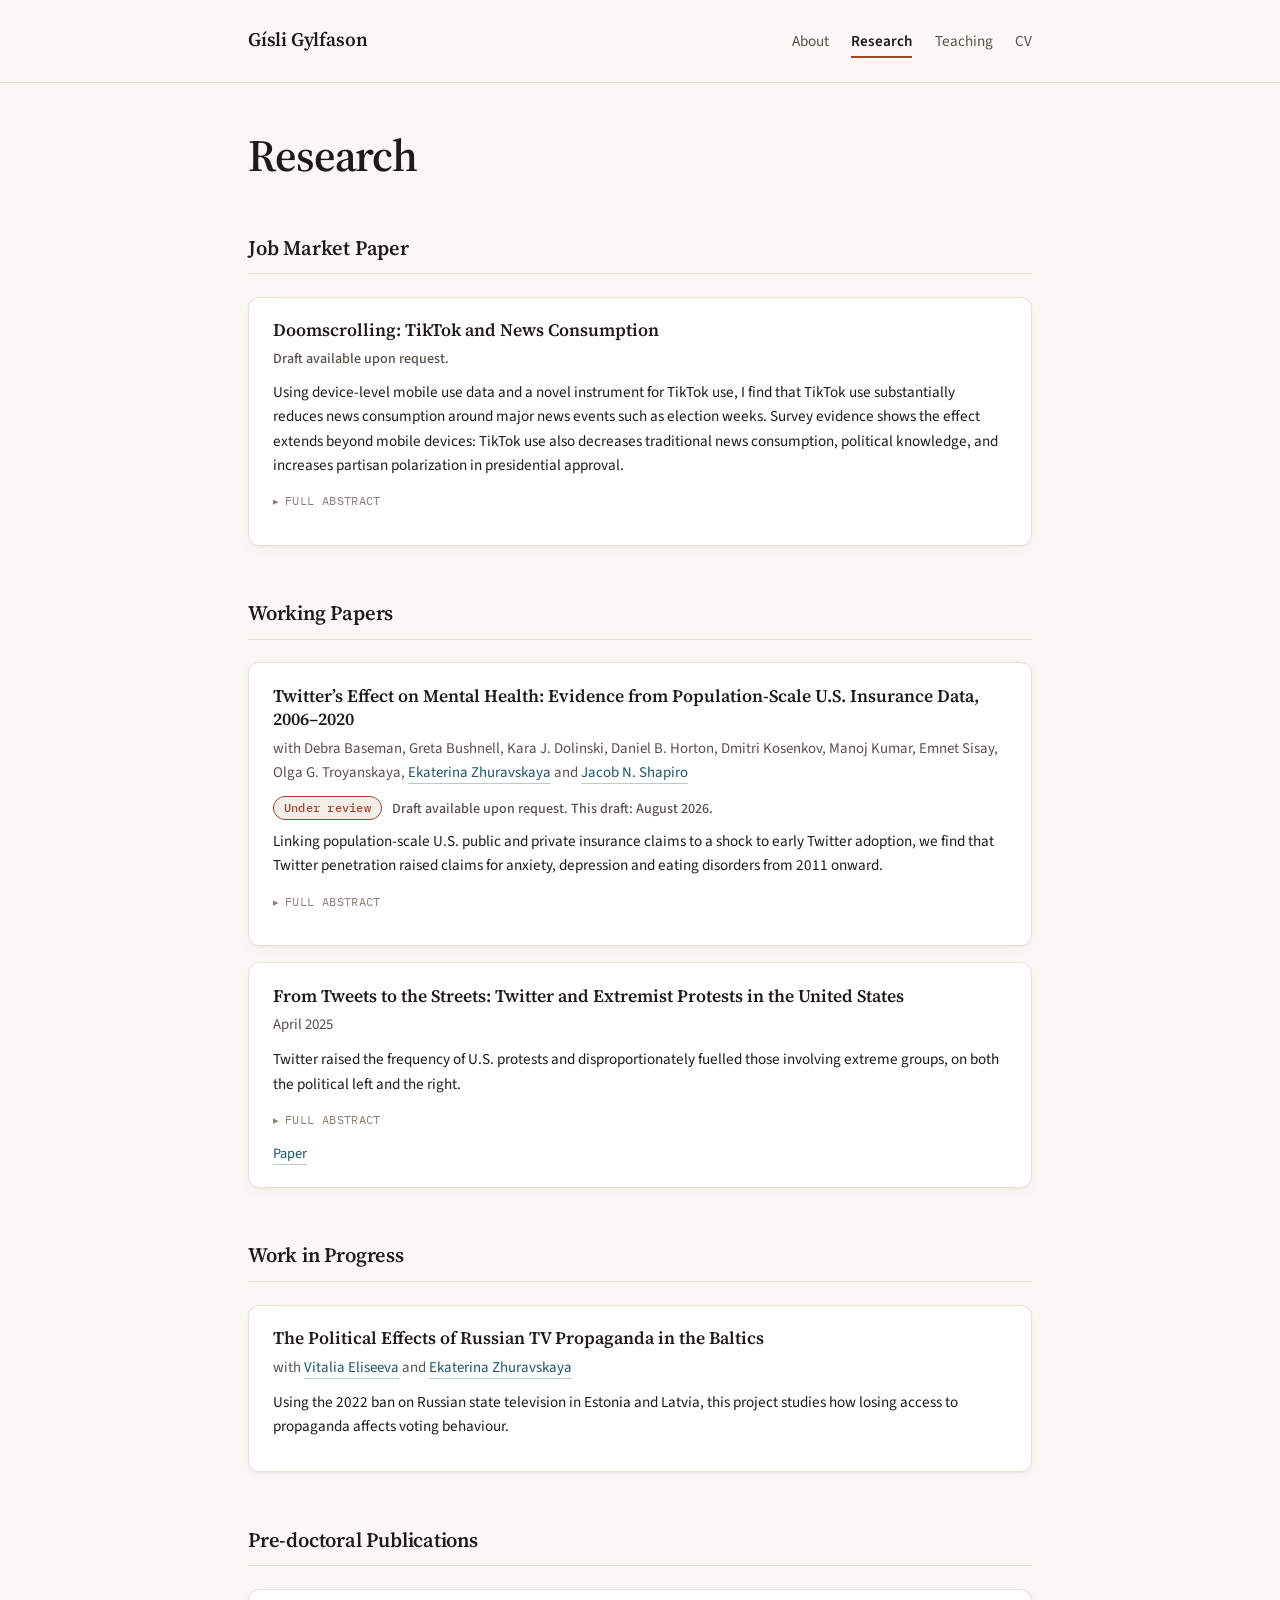
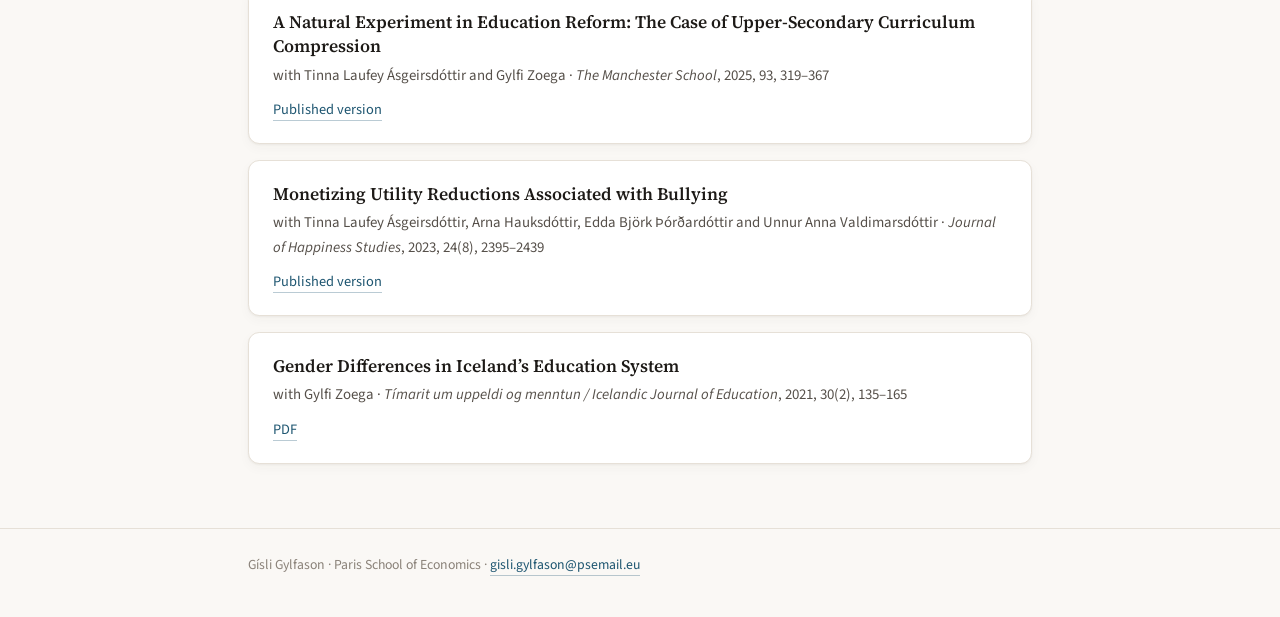
==== research.html @ 96ec624a "Update the JMP abstract Co-Authored-By: Claude Opus 5 <noreply@anthropic.com>" ====
<!DOCTYPE html>
<html lang="en">
<head>
<meta charset="utf-8">
<meta name="viewport" content="width=device-width, initial-scale=1">
<title>Research — Gísli Gylfason</title>
<meta name="description" content="Working papers and publications by Gísli Gylfason on political economics and media economics.">
<link rel="canonical" href="https://gisligylfason.github.io/research.html">

<!-- Social sharing preview -->
<meta property="og:title" content="Research — Gísli Gylfason">
<meta property="og:description" content="Working papers and publications on political economics and media economics.">
<meta property="og:type" content="website">
<meta property="og:url" content="https://gisligylfason.github.io/research.html">
<meta name="twitter:card" content="summary">
<link rel="preconnect" href="https://fonts.googleapis.com">
<link rel="preconnect" href="https://fonts.gstatic.com" crossorigin>
<link href="https://fonts.googleapis.com/css2?family=IBM+Plex+Mono:wght@400;500&family=Source+Sans+3:ital,wght@0,400;0,600;0,700;1,400&family=Source+Serif+4:ital,opsz,wght@0,8..60,400;0,8..60,600;1,8..60,400&display=swap" rel="stylesheet">
<link rel="stylesheet" href="style.css">
</head>
<body>

<header class="masthead">
  <div class="wrap">
    <p class="masthead__name"><a href="index.html">Gísli Gylfason</a></p>
    <nav class="nav">
      <a href="index.html">About</a>
      <a href="research.html" aria-current="page">Research</a>
      <a href="teaching.html">Teaching</a>
      <a href="cv.pdf">CV</a>
    </nav>
  </div>
</header>

<main>
  <div class="wrap">

    <h1>Research</h1>

    <!-- =========================================================
         HOW TO ADD A PAPER
         Copy one <article class="paper"> … </article> block below,
         paste it where you want it, and edit the text.
           badge          the pill, e.g. <span class="badge">Under review</span>
           paper__note    the quieter line, e.g. "Draft available upon request."
           paper__summary the short summary that is always visible
           details        the full abstract, hidden until clicked
         Delete any block you don't need.
         ========================================================= -->

    <h2>Job Market Paper</h2>

    <article class="paper">
      <h3 class="paper__title">Doomscrolling: TikTok and News Consumption</h3>
      <p class="paper__note">Draft available upon request.</p>
      <p class="paper__summary">Using device-level mobile use data and a novel instrument for TikTok use,
      I find that TikTok use substantially reduces news consumption around
      major news events such as election weeks. Survey evidence shows the effect extends beyond
      mobile devices: TikTok use also decreases traditional news consumption,
      political knowledge, and increases partisan polarization in presidential approval.</p>
      <details>
        <summary>Full abstract</summary>
        <p>How does TikTok use affect news consumption? Leveraging detailed device-level mobile
        browsing and app use data and a shock to early adoption of TikTok as a novel, plausibly
        exogenous source of variation, I estimate the causal effect of TikTok use on news
        consumption, political knowledge and attitudes in the United States. I find that increased
        TikTok use substantially reduces news consumption related to major news events such as
        elections, national disasters and major political developments. TikTok use causes decreases
        in news consumption along both the extensive and intensive margins. It also reduces the
        length of individuals&rsquo; news consumption sessions, suggesting that reduced attention
        spans contribute to the effect. Survey evidence shows that the effect is not limited to
        mobile devices and has downstream consequences. Individuals in high-TikTok-use media markets
        have lower traditional news consumption and political knowledge, and higher partisan
        polarization in presidential approval after, but not before, TikTok&rsquo;s proliferation.</p>
      </details>
    </article>

    <h2>Working Papers</h2>

    <article class="paper">
      <h3 class="paper__title">Twitter&rsquo;s Effect on Mental Health: Evidence from
        Population-Scale U.S. Insurance Data, 2006&ndash;2020</h3>
      <p class="paper__meta">with Debra Baseman, Greta Bushnell, Kara J. Dolinski, Daniel B. Horton,
        Dmitri Kosenkov, Manoj Kumar, Emnet Sisay, Olga G. Troyanskaya,
        <a href="https://www.parisschoolofeconomics.com/zhuravskaya-ekaterina/">Ekaterina Zhuravskaya</a> and
        <a href="https://jns.scholar.princeton.edu/">Jacob N. Shapiro</a></p>
      <p class="paper__note"><span class="badge">Under review</span> Draft available upon request.
        This draft: August 2026.</p>
      <p class="paper__summary">Linking population-scale U.S. public and private insurance claims to
      a shock to early Twitter adoption, we find that Twitter penetration raised claims for anxiety,
      depression and eating disorders from 2011 onward.</p>
      <details>
        <summary>Full abstract</summary>
        <p>Social media may harm mental health, but population-scale causal evidence remains
        limited. Existing studies mostly rely on self-reported outcomes, small samples, and short
        time horizons. We link population-scale health insurance claims across the social media era
        (2006&ndash;2020) to geographic variation in Twitter use. Mental-health claims increase 28%
        more over this period in metropolitan areas with above-median Twitter use. To isolate
        causality we leverage an exogenous shock to Twitter adoption at the 2007 South-by-Southwest
        festival. We estimate that a one-percentage-point increase in metropolitan-area adult
        Twitter use, relative to that year&rsquo;s national average, led to 3.5 additional annual
        claims per 100 insured for anxiety, depression, and eating disorders. The increase is
        consistent from 2011&ndash;2020, larger for women and, among the privately insured,
        adolescents. These results suggest social media may harm mental health directly, through
        content, and indirectly, by changing social interactions.</p>
      </details>
    </article>

    <article class="paper">
      <h3 class="paper__title">From Tweets to the Streets: Twitter and Extremist Protests in the
        United States</h3>
      <p class="paper__meta">April 2025</p>
      <p class="paper__summary">Twitter raised the frequency of U.S. protests and disproportionately
      fuelled those involving extreme groups, on both the political left and the right.</p>
      <details>
        <summary>Full abstract</summary>
        <p>How does social media affect the composition of political protests in the United States?
        Using early adoption of Twitter as a plausibly exogenous source of variation in county-level
        Twitter penetration, and comprehensive data on protest events, this paper finds that Twitter
        penetration increases the frequency of protests overall, but also radicalizes them. Twitter
        disproportionately fuels protests with participation of &ldquo;extreme&rdquo; groups &mdash;
        groups that are particularly militant, radical, or hateful &mdash; both on the political
        left and right. Survey data suggest that coordination is not the only mechanism:
        county-level Twitter penetration also intensifies opinions, plausibly increasing
        individuals&rsquo; willingness to partake in protests involving extreme groups.</p>
      </details>
      <ul class="paper__links">
        <li><a href="https://drive.google.com/file/d/1G2yME1Qu7Ki3w1UHoSIUn9RKxem4zUmI/view?usp=sharing">Paper</a></li>
      </ul>
    </article>

    <h2>Work in Progress</h2>

    <article class="paper">
      <h3 class="paper__title">The Political Effects of Russian TV Propaganda in the Baltics</h3>
      <p class="paper__meta">with <a href="https://vitaliaeliseeva.github.io/">Vitalia Eliseeva</a> and
        <a href="https://www.parisschoolofeconomics.com/zhuravskaya-ekaterina/">Ekaterina Zhuravskaya</a></p>
      <p class="paper__summary">Using the 2022 ban on Russian state television in Estonia and Latvia,
      this project studies how losing access to propaganda affects voting behaviour.</p>
    </article>

    <h2>Pre-doctoral Publications</h2>

    <article class="paper">
      <h3 class="paper__title">
        <a href="https://onlinelibrary.wiley.com/doi/full/10.1111/manc.12504">A Natural Experiment
        in Education Reform: The Case of Upper-Secondary Curriculum Compression</a>
      </h3>
      <p class="paper__meta">
        with Tinna Laufey Ásgeirsdóttir and Gylfi Zoega &middot;
        <span class="paper__venue">The Manchester School</span>, 2025, 93, 319&ndash;367
      </p>
      <ul class="paper__links">
        <li><a href="https://onlinelibrary.wiley.com/doi/full/10.1111/manc.12504">Published version</a></li>
      </ul>
    </article>

    <article class="paper">
      <h3 class="paper__title">
        <a href="https://link.springer.com/article/10.1007/s10902-023-00666-y">Monetizing Utility
        Reductions Associated with Bullying</a>
      </h3>
      <p class="paper__meta">
        with Tinna Laufey Ásgeirsdóttir, Arna Hauksdóttir, Edda Björk Þórðardóttir and
        Unnur Anna Valdimarsdóttir &middot;
        <span class="paper__venue">Journal of Happiness Studies</span>, 2023, 24(8), 2395&ndash;2439
      </p>
      <ul class="paper__links">
        <li><a href="https://link.springer.com/article/10.1007/s10902-023-00666-y">Published version</a></li>
      </ul>
    </article>

    <article class="paper">
      <h3 class="paper__title">
        <a href="https://eprints.bbk.ac.uk/id/eprint/50126/1/3459-5953-1-PB%20%282%29.pdf">Gender
        Differences in Iceland&rsquo;s Education System</a>
      </h3>
      <p class="paper__meta">
        with Gylfi Zoega &middot;
        <span class="paper__venue">Tímarit um uppeldi og menntun / Icelandic Journal of Education</span>,
        2021, 30(2), 135&ndash;165
      </p>
      <ul class="paper__links">
        <li><a href="https://eprints.bbk.ac.uk/id/eprint/50126/1/3459-5953-1-PB%20%282%29.pdf">PDF</a></li>
      </ul>
    </article>

  </div>
</main>

<footer class="foot">
  <div class="wrap">
    <p>Gísli Gylfason &middot; Paris School of Economics &middot; <a href="mailto:gisli.gylfason@psemail.eu">gisli.gylfason@psemail.eu</a></p>
  </div>
</footer>

<!-- Analytics: GoatCounter. No cookies, so no consent banner is needed.
     The data-goatcounter URL must match the site code registered at
     goatcounter.com — if that code changes, change it in all three HTML
     files. Page views are counted by count.js; the custom events
     (CV downloads, abstracts, scroll depth, reference hovers) are in
     analytics.js. Delete both tags to turn tracking off entirely. -->
<script data-goatcounter="https://gisligylfason.goatcounter.com/count"
        async src="https://gc.zgo.at/count.js"></script>
<script src="analytics.js" defer></script>
</body>
</html>
---- style.css ----
/* ============================================================
   gisligylfason.github.io — stylesheet
   Everything visual lives in this one file.

   The palette is warm rather than neutral grey, and papers sit
   on white cards over a faintly warm page. Small labels are set
   in a mono face. Change the variables below, not the rules.
   ============================================================ */

:root {
  --ink:        #1d1a17;   /* warm near-black, body text */
  --ink-soft:   #56504a;   /* secondary text */
  --ink-faint:  #8a8279;   /* labels, captions */
  --rule:       #e6e0d7;   /* borders */
  --rule-soft:  #f0ebe4;   /* faint dividers */
  --bg:         #faf8f5;   /* the page itself, faintly warm */
  --surface:    #ffffff;   /* cards sit on top of --bg */
  --bg-tint:    #f3efe8;   /* job market block, badges */
  --link:       #1d5570;
  --link-hover: #123a4e;
  --accent:     #a6432f;

  --serif: "Source Serif 4", Charter, "Bitstream Charter", "Sitka Text", Cambria, Georgia, serif;
  --sans:  "Source Sans 3", -apple-system, BlinkMacSystemFont, "Segoe UI", Roboto, Helvetica, Arial, sans-serif;
  --mono:  "IBM Plex Mono", ui-monospace, SFMono-Regular, "SF Mono", Menlo, Consolas, monospace;

  --measure: 52rem;   /* page width. 56rem is as wide as Elliot Motte's */
  --radius:  .7rem;   /* corner rounding on cards */
}

/* ---------- reset-ish ---------- */
*, *::before, *::after { box-sizing: border-box; }

html { -webkit-text-size-adjust: 100%; }

body {
  margin: 0;
  background: var(--bg);
  color: var(--ink);
  font-family: var(--sans);
  font-size: 17px;
  line-height: 1.65;
  -webkit-font-smoothing: antialiased;
  text-rendering: optimizeLegibility;
}

img { max-width: 100%; display: block; }

a {
  color: var(--link);
  text-decoration: none;
  border-bottom: 1px solid rgba(29, 85, 112, 0.3);
  transition: color .12s ease, border-color .12s ease;
}
a:hover { color: var(--link-hover); border-bottom-color: currentColor; }

/* ---------- layout ---------- */
.wrap {
  max-width: var(--measure);
  margin: 0 auto;
  padding: 0 1.5rem;
}

/* ---------- masthead ---------- */
.masthead {
  border-bottom: 1px solid var(--rule);
  background: var(--bg);
}
.masthead .wrap {
  display: flex;
  flex-wrap: wrap;
  align-items: baseline;
  justify-content: space-between;
  gap: .5rem 1.5rem;
  padding-top: 1.5rem;
  padding-bottom: 1.5rem;
}
.masthead__name {
  font-family: var(--serif);
  font-size: 1.2rem;
  font-weight: 600;
  letter-spacing: -0.01em;
  margin: 0;
}
.masthead__name a { color: var(--ink); border-bottom: none; }
.masthead__name a:hover { color: var(--accent); }

.nav {
  display: flex;
  flex-wrap: wrap;
  gap: 1.4rem;
  font-size: .95rem;
}
.nav a {
  color: var(--ink-soft);
  border-bottom: none;
  padding-bottom: 2px;
}
.nav a:hover { color: var(--accent); }
.nav a[aria-current="page"] {
  color: var(--ink);
  font-weight: 600;
  border-bottom: 2px solid var(--accent);
}

/* ---------- main ---------- */
main { padding: 3rem 0 4rem; }

h1 {
  font-family: var(--serif);
  font-size: 2.8rem;
  font-weight: 600;
  line-height: 1.1;
  letter-spacing: -0.025em;
  margin: 0 0 .4rem;
}

h2 {
  font-family: var(--serif);
  font-size: 1.28rem;
  font-weight: 600;
  letter-spacing: -0.01em;
  margin: 3.2rem 0 1.4rem;
  padding-bottom: .5rem;
  border-bottom: 1px solid var(--rule);
}
h2:first-child { margin-top: 0; }

p { margin: 0 0 1.1rem; }

/* ---------- intro block (home) ---------- */
.intro {
  display: grid;
  grid-template-columns: 200px 1fr;
  gap: 2.4rem;
  align-items: start;
  margin-bottom: 2.6rem;
}
.intro__photo {
  width: 200px;
  height: 250px;
  object-fit: cover;
  border-radius: var(--radius);
  background: var(--bg-tint);
}
.intro__role {
  color: var(--ink-soft);
  font-size: 1.02rem;
  margin: 0 0 1.1rem;
}

/* contact / link row under the name */
.meta-list {
  list-style: none;
  margin: 0;
  padding: 0;
  font-size: .93rem;
  color: var(--ink-soft);
}
.meta-list li { margin-bottom: .2rem; }
.meta-list .label {
  display: inline-block;
  min-width: 5.2rem;
  font-family: var(--mono);
  font-size: .78rem;
  letter-spacing: .02em;
  text-transform: uppercase;
  color: var(--ink-faint);
}

.linkrow {
  display: flex;
  flex-wrap: wrap;
  gap: .5rem;
  margin: 1.4rem 0 0;
  padding: 0;
  list-style: none;
}
.linkrow a {
  display: inline-block;
  padding: .3rem .8rem;
  border: 1px solid var(--rule);
  border-radius: 999px;
  background: var(--surface);
  font-size: .9rem;
  color: var(--ink-soft);
}
.linkrow a:hover {
  color: var(--accent);
  border-color: var(--accent);
}

/* references line on the homepage */
.refs { font-size: .95rem; }
.refs__label {
  font-family: var(--mono);
  font-size: .74rem;
  letter-spacing: .06em;
  text-transform: uppercase;
  color: var(--ink-faint);
  margin-right: .55rem;
}

/* ---------- job market paper block ---------- */
.jmp {
  border: 1px solid var(--rule);
  border-left: 3px solid var(--accent);
  border-radius: var(--radius);
  background: var(--bg-tint);
  padding: 1.5rem 1.6rem 1.3rem;
  margin: 2rem 0 1rem;
}
.jmp__label {
  font-family: var(--mono);
  font-size: .74rem;
  font-weight: 500;
  letter-spacing: .1em;
  text-transform: uppercase;
  color: var(--accent);
  margin: 0 0 .55rem;
}
/* the paper inside the block is not itself a card */
.jmp .paper {
  margin: 0;
  padding: 0;
  border: none;
  background: none;
  box-shadow: none;
  border-radius: 0;
}

/* ---------- papers (cards) ---------- */
.paper {
  background: var(--surface);
  border: 1px solid var(--rule);
  border-radius: var(--radius);
  padding: 1.35rem 1.5rem;
  margin: 0 0 1rem;
  box-shadow: 0 1px 2px rgba(60, 45, 30, .05), 0 4px 12px rgba(60, 45, 30, .035);
}
.paper:last-child { margin-bottom: 0; }

.paper__title {
  font-family: var(--serif);
  font-size: 1.1rem;
  font-weight: 600;
  line-height: 1.35;
  margin: 0 0 .3rem;
}
.paper__title a { color: var(--ink); border-bottom: none; }
.paper__title a:hover { color: var(--accent); }

.paper__meta {
  font-size: .93rem;
  color: var(--ink-soft);
  margin: 0 0 .6rem;
}
.paper__venue { font-style: italic; }

/* status pill, e.g. "Under review" */
.badge {
  display: inline-block;
  padding: .1rem .62rem;
  font-family: var(--mono);
  font-size: .74rem;
  font-weight: 500;
  letter-spacing: .02em;
  border-radius: 999px;
  color: var(--accent);
  border: 1.5px solid var(--accent);
  background: var(--bg-tint);
  margin-right: .45rem;
}

/* availability line, e.g. "Draft available upon request." */
.paper__note {
  font-size: .88rem;
  font-weight: 500;
  color: var(--ink-soft);
  margin: 0 0 .55rem;
}

/* short summary, shown above the abstract disclosure */
.paper__summary {
  font-size: .95rem;
  line-height: 1.6;
  margin: 0 0 .7rem;
}

/* abstract disclosure */
.paper details {
  margin: 0 0 .6rem;
  font-size: .95rem;
}
.paper summary {
  cursor: pointer;
  color: var(--ink-faint);
  font-family: var(--mono);
  font-size: .76rem;
  letter-spacing: .03em;
  text-transform: uppercase;
  list-style: none;
  display: inline-flex;
  align-items: center;
  gap: .35rem;
  user-select: none;
}
.paper summary::-webkit-details-marker { display: none; }
.paper summary::before {
  content: "▸";
  font-size: .9em;
  transition: transform .15s ease;
  display: inline-block;
}
.paper details[open] summary::before { transform: rotate(90deg); }
.paper summary:hover { color: var(--accent); }
.paper details p {
  margin: .7rem 0 0;
  padding-left: .9rem;
  border-left: 2px solid var(--rule);
  color: var(--ink-soft);
  line-height: 1.6;
}

.paper__links {
  display: flex;
  flex-wrap: wrap;
  gap: .45rem .9rem;
  margin: .5rem 0 0;
  padding: 0;
  list-style: none;
  font-size: .9rem;
}

/* ---------- teaching ---------- */
.course-group {
  background: var(--surface);
  border: 1px solid var(--rule);
  border-radius: var(--radius);
  padding: 1.35rem 1.5rem;
  margin-bottom: 1rem;
  box-shadow: 0 1px 2px rgba(60, 45, 30, .05), 0 4px 12px rgba(60, 45, 30, .035);
}
.course-group__where {
  font-weight: 600;
  font-size: 1rem;
  margin: 0 0 .15rem;
}
.course-group__role {
  font-family: var(--mono);
  font-size: .76rem;
  letter-spacing: .02em;
  text-transform: uppercase;
  color: var(--ink-faint);
  margin: 0 0 .9rem;
}
.courses { list-style: none; margin: 0; padding: 0; }
.courses li {
  padding: .55rem 0;
  border-bottom: 1px solid var(--rule-soft);
}
.courses li:last-child { border-bottom: none; padding-bottom: 0; }
.courses .course-name { display: block; }
.courses .course-detail {
  font-size: .89rem;
  color: var(--ink-faint);
}

/* ---------- footer ---------- */
.foot {
  border-top: 1px solid var(--rule);
  padding: 1.6rem 0 2.5rem;
  font-size: .86rem;
  color: var(--ink-faint);
}
.foot p { margin: 0; }

/* ---------- responsive ---------- */
@media (max-width: 620px) {
  body { font-size: 16px; }
  .intro {
    grid-template-columns: 1fr;
    gap: 1.4rem;
  }
  .intro__photo { width: 168px; height: 210px; }
  h1 { font-size: 2.2rem; }
  .masthead .wrap { padding-top: 1.1rem; padding-bottom: 1.1rem; }
  .nav { gap: 1rem; font-size: .9rem; }
  main { padding: 2.2rem 0 3rem; }
  .paper, .course-group { padding: 1.1rem 1.15rem; }
  .jmp { padding: 1.2rem 1.2rem 1rem; }
}

/* ---------- dark mode ---------- */
@media (prefers-color-scheme: dark) {
  :root {
    --ink:        #ece7e0;
    --ink-soft:   #b3aca3;
    --ink-faint:  #8d857b;
    --rule:       #35302a;
    --rule-soft:  #2a2621;
    --bg:         #16140f;
    --surface:    #1e1b16;
    --bg-tint:    #262119;
    --link:       #7fb6d4;
    --link-hover: #a5cfe6;
    --accent:     #e08a76;
  }
  a { border-bottom-color: rgba(127, 182, 212, 0.3); }
  .paper, .course-group { box-shadow: none; }
}

/* ---------- print ---------- */
@media print {
  .masthead, .foot, .linkrow { display: none; }
  body { font-size: 11pt; color: #000; background: #fff; }
  .paper, .course-group, .jmp {
    border: none;
    box-shadow: none;
    background: none;
    padding: 0;
    margin-bottom: 1.2rem;
  }
  .paper details[open] p, .paper details p { display: block; }
}
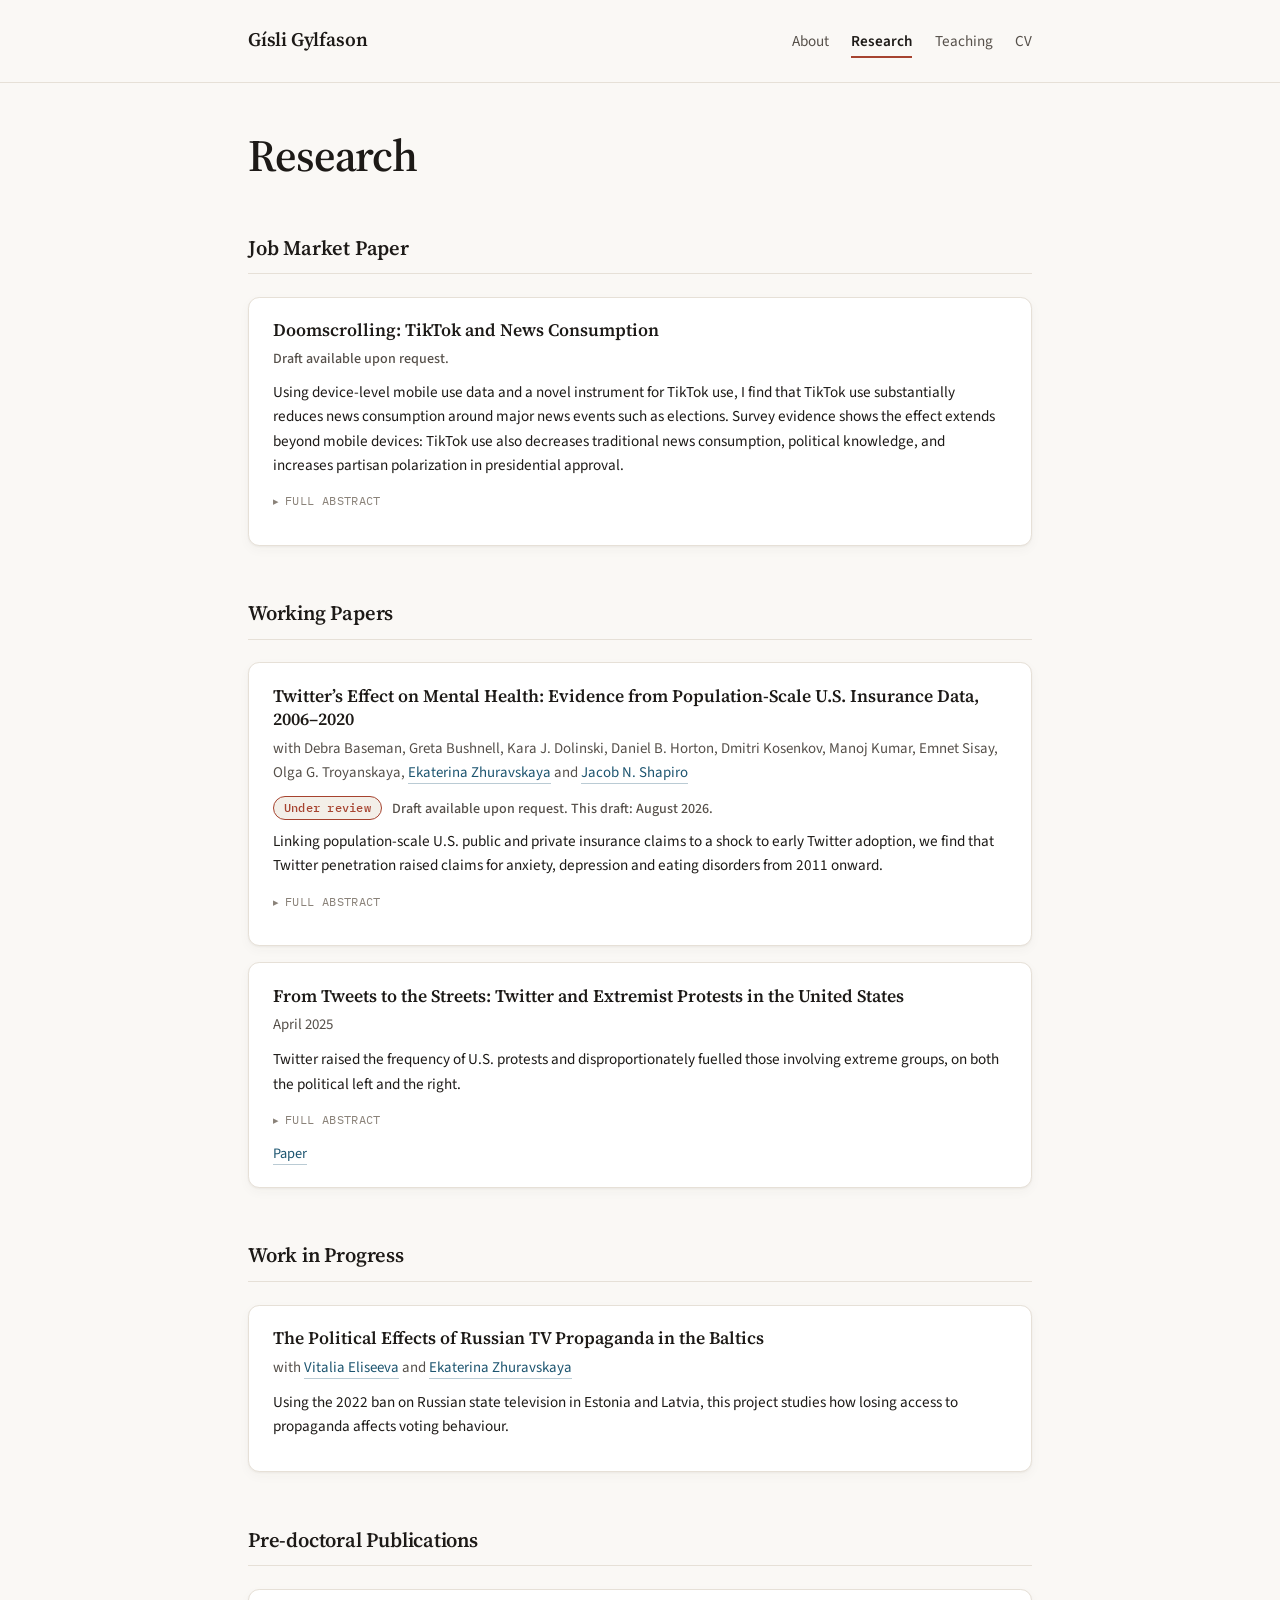
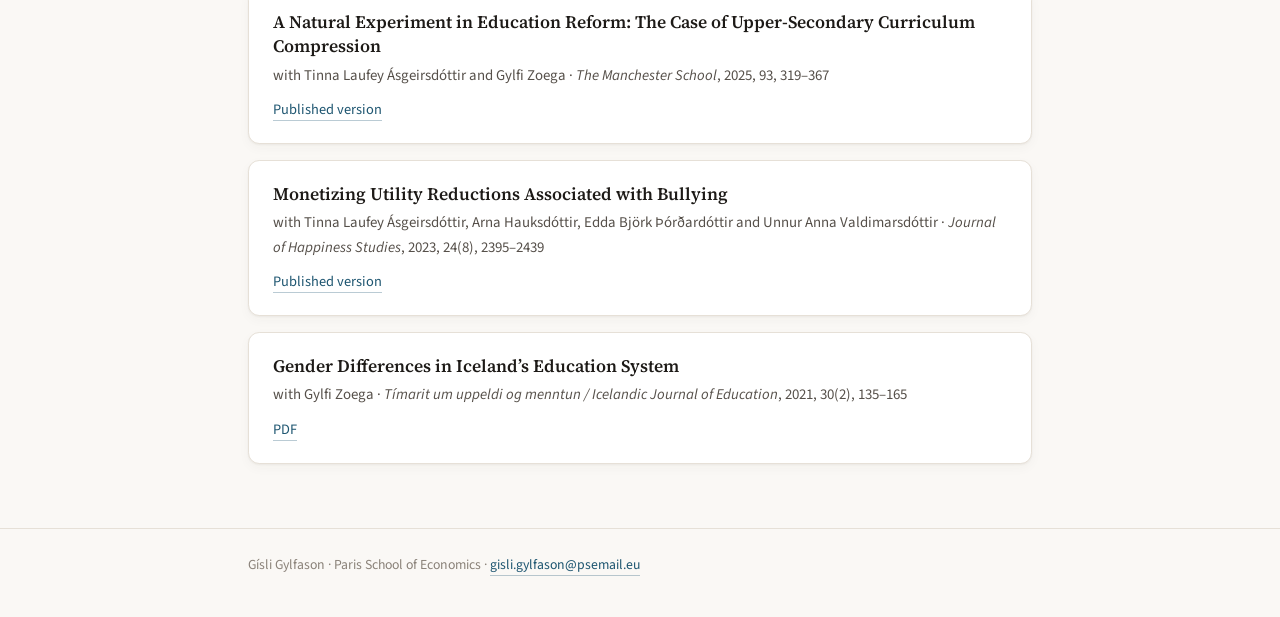
==== commit b63701df: "Update the CV to the new abstract; align the JMP summary with it Co-Authored-By: Claude Opus 5 <nore" ====
--- a/research.html
+++ b/research.html
@@ -55,7 +55,7 @@
       <p class="paper__note">Draft available upon request.</p>
       <p class="paper__summary">Using device-level mobile use data and a novel instrument for TikTok use,
       I find that TikTok use substantially reduces news consumption around
-      major news events such as election weeks. Survey evidence shows the effect extends beyond
+      major news events such as elections. Survey evidence shows the effect extends beyond
       mobile devices: TikTok use also decreases traditional news consumption,
       political knowledge, and increases partisan polarization in presidential approval.</p>
       <details>
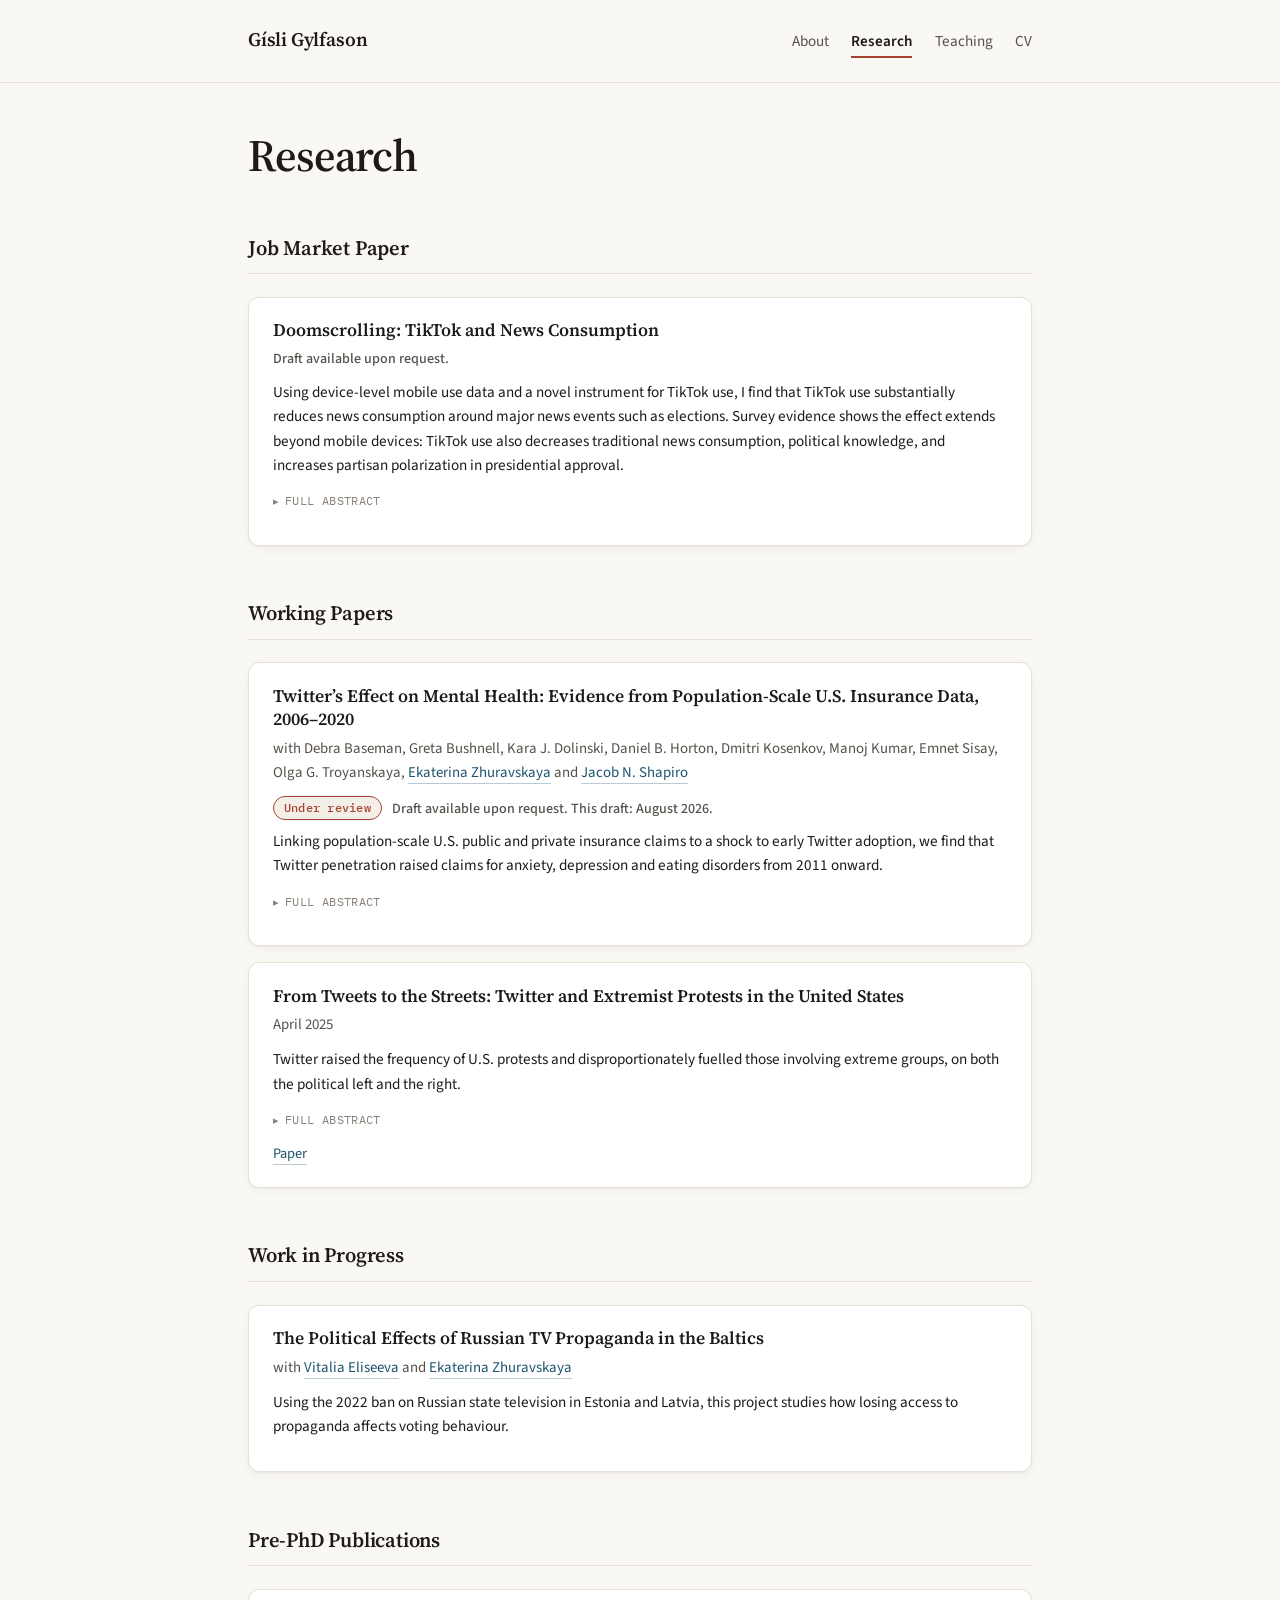
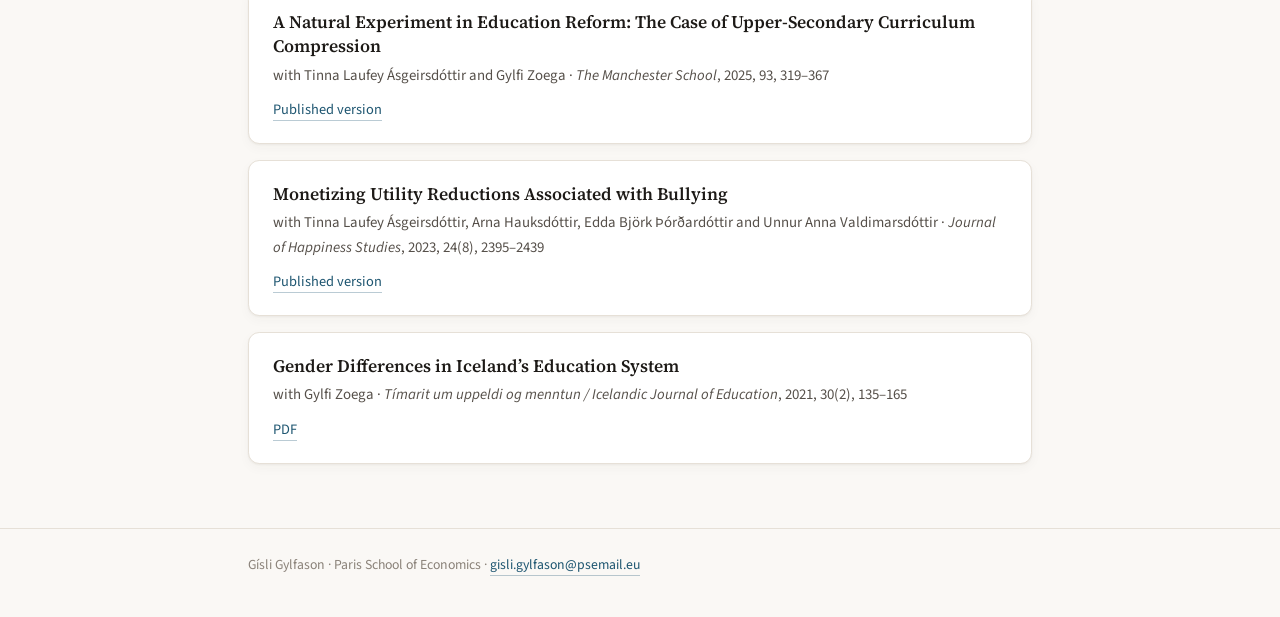
==== commit d08c633c: "Rename the heading to Pre-PhD Publications, to match the CV Co-Authored-By: Claude Opus 5 <noreply@a" ====
--- a/research.html
+++ b/research.html
@@ -69,7 +69,7 @@
         in news consumption along both the extensive and intensive margins. It also reduces the
         length of individuals&rsquo; news consumption sessions, suggesting that reduced attention
         spans contribute to the effect. Survey evidence shows that the effect is not limited to
-        mobile devices and has downstream consequences. Individuals in high-TikTok-use media markets
+        mobile devices and has downstream consequences: individuals in high-TikTok-use media markets
         have lower traditional news consumption and political knowledge, and higher partisan
         polarization in presidential approval after, but not before, TikTok&rsquo;s proliferation.</p>
       </details>
@@ -139,7 +139,7 @@
       this project studies how losing access to propaganda affects voting behaviour.</p>
     </article>
 
-    <h2>Pre-doctoral Publications</h2>
+    <h2>Pre-PhD Publications</h2>
 
     <article class="paper">
       <h3 class="paper__title">
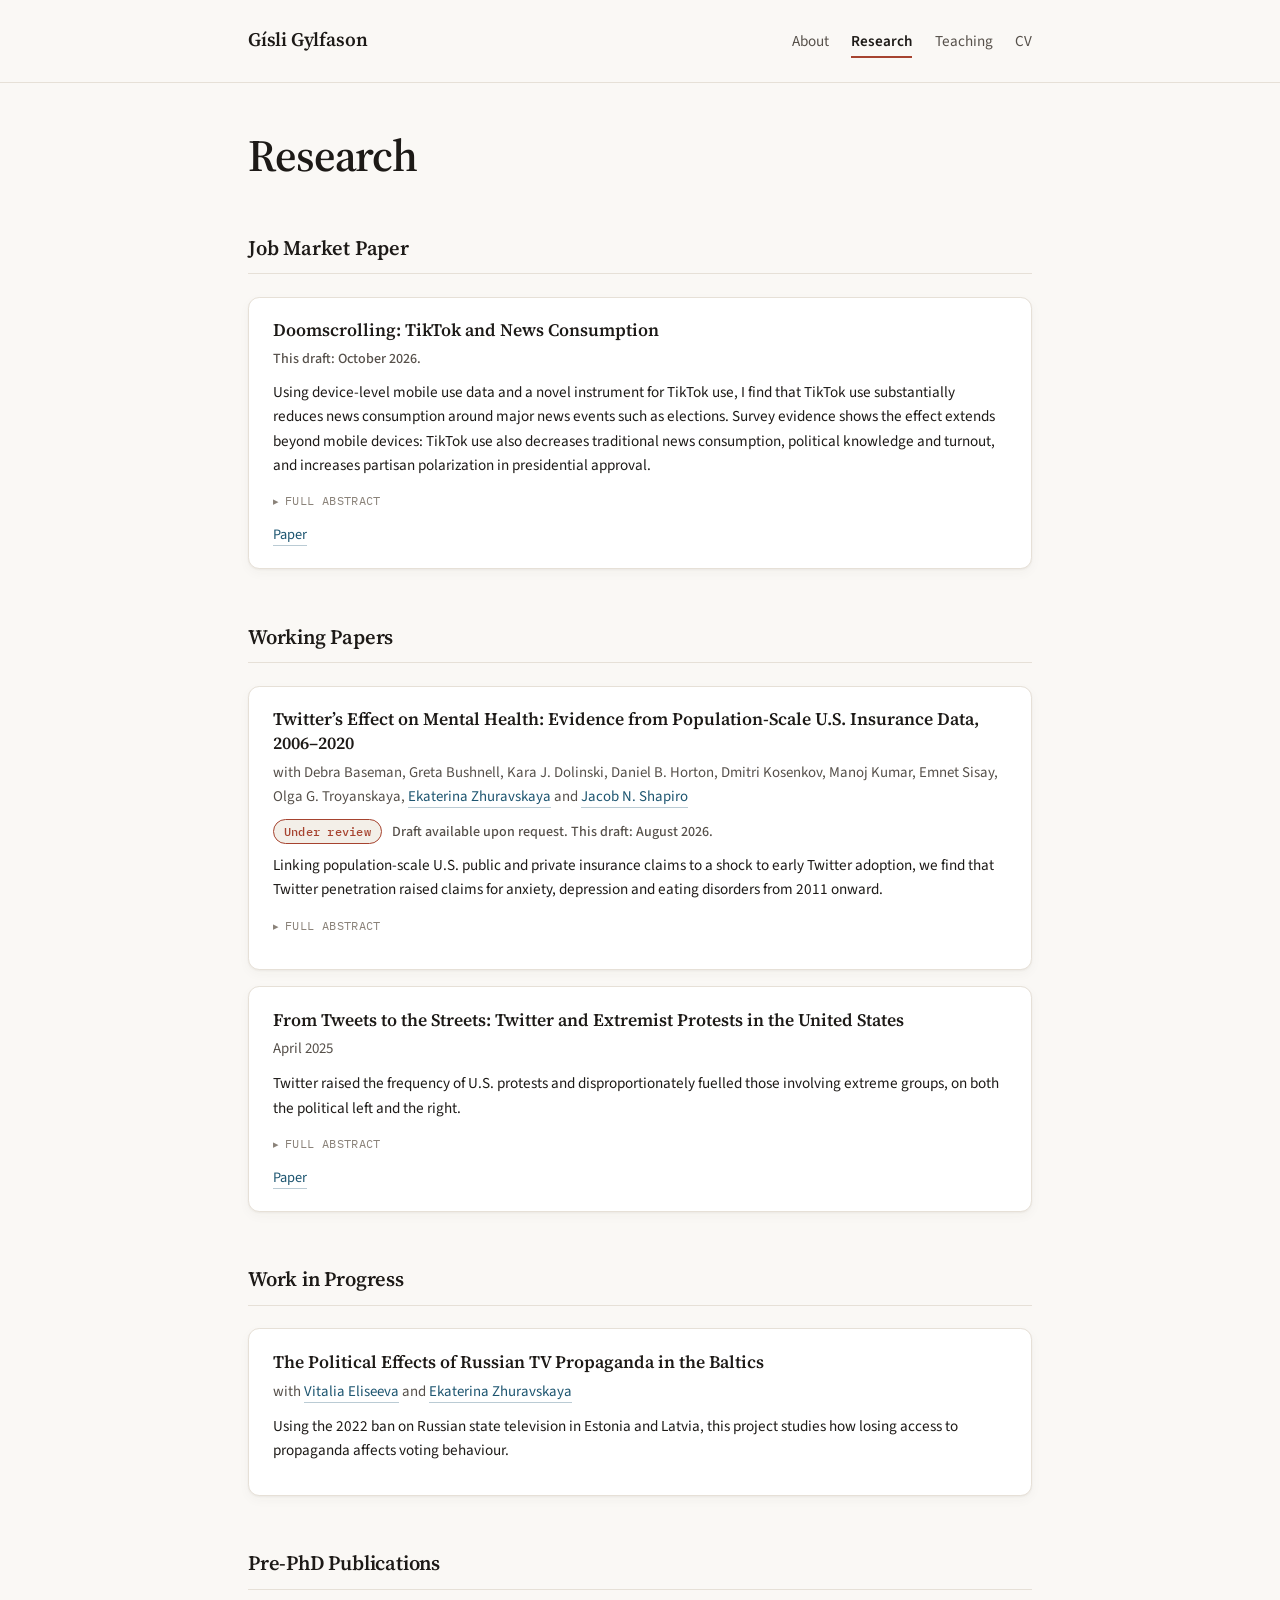
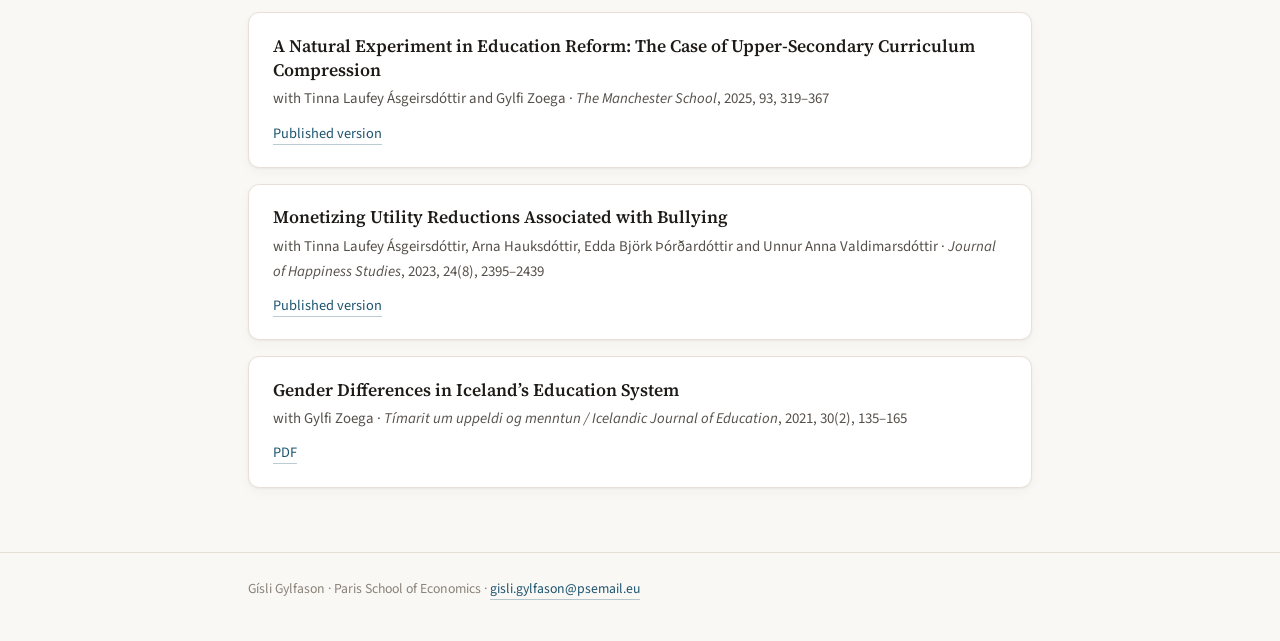
==== commit 08205e9c: "Publish the JMP; update the CV and the JMP abstract Replace the placeholder at the JMP's permanent U" ====
--- a/research.html
+++ b/research.html
@@ -52,27 +52,31 @@
 
     <article class="paper">
       <h3 class="paper__title">Doomscrolling: TikTok and News Consumption</h3>
-      <p class="paper__note">Draft available upon request.</p>
+      <p class="paper__note">This draft: October 2026.</p>
       <p class="paper__summary">Using device-level mobile use data and a novel instrument for TikTok use,
       I find that TikTok use substantially reduces news consumption around
       major news events such as elections. Survey evidence shows the effect extends beyond
       mobile devices: TikTok use also decreases traditional news consumption,
-      political knowledge, and increases partisan polarization in presidential approval.</p>
+      political knowledge and turnout, and increases partisan polarization in presidential approval.</p>
       <details>
         <summary>Full abstract</summary>
-        <p>How does TikTok use affect news consumption? Leveraging detailed device-level mobile
-        browsing and app use data and a shock to early adoption of TikTok as a novel, plausibly
-        exogenous source of variation, I estimate the causal effect of TikTok use on news
-        consumption, political knowledge and attitudes in the United States. I find that increased
-        TikTok use substantially reduces news consumption related to major news events such as
-        elections, national disasters and major political developments. TikTok use causes decreases
-        in news consumption along both the extensive and intensive margins. It also reduces the
-        length of individuals&rsquo; news consumption sessions, suggesting that reduced attention
-        spans contribute to the effect. Survey evidence shows that the effect is not limited to
-        mobile devices and has downstream consequences: individuals in high-TikTok-use media markets
-        have lower traditional news consumption and political knowledge, and higher partisan
-        polarization in presidential approval after, but not before, TikTok&rsquo;s proliferation.</p>
+        <p>How does TikTok use affect news consumption and downstream political outcomes? Leveraging
+        detailed device-level mobile browsing and app use data and a shock to early adoption of
+        TikTok as a novel, plausibly exogenous source of variation, I estimate the causal effect of
+        TikTok use on news consumption, political knowledge, attitudes and behavior in the United
+        States. I find that increased TikTok use substantially reduces news consumption related to
+        major news events such as elections, national disasters and major political developments.
+        TikTok use reduces news consumption along both the extensive and intensive margins. It also
+        reduces the length of individuals&rsquo; news consumption sessions, suggesting that reduced
+        attention spans contribute to the effect. Survey evidence shows that the effect is not
+        limited to mobile devices and has downstream consequences: individuals in high-TikTok-use
+        media markets have lower traditional news consumption, political knowledge and turnout, and
+        higher partisan polarization in presidential approval after, but not before,
+        TikTok&rsquo;s proliferation.</p>
       </details>
+      <ul class="paper__links">
+        <li><a href="papers/Doomscrolling_JMP_GYLFASON.pdf">Paper</a></li>
+      </ul>
     </article>
 
     <h2>Working Papers</h2>
@@ -99,8 +103,8 @@
         causality we leverage an exogenous shock to Twitter adoption at the 2007 South-by-Southwest
         festival. We estimate that a one-percentage-point increase in metropolitan-area adult
         Twitter use, relative to that year&rsquo;s national average, led to 3.5 additional annual
-        claims per 100 insured for anxiety, depression, and eating disorders. The increase is
-        consistent from 2011&ndash;2020, larger for women and, among the privately insured,
+        claims per 100 insured for anxiety, depression, and eating disorders. The effect remains
+        stable between 2011 and 2020, is larger for women and, among the privately insured,
         adolescents. These results suggest social media may harm mental health directly, through
         content, and indirectly, by changing social interactions.</p>
       </details>
--- a/style.css
+++ b/style.css
@@ -8,7 +8,9 @@
    ============================================================ */
 
 :root {
-  --ink:        #1d1a17;   /* warm near-black, body text */
+  color-scheme: light;   /* light only, whatever the device's dark mode setting */
+
+  --ink:       #1d1a17;   /* warm near-black, body text */
   --ink-soft:   #56504a;   /* secondary text */
   --ink-faint:  #8a8279;   /* labels, captions */
   --rule:       #e6e0d7;   /* borders */
@@ -391,25 +393,6 @@
   .jmp { padding: 1.2rem 1.2rem 1rem; }
 }
 
-/* ---------- dark mode ---------- */
-@media (prefers-color-scheme: dark) {
-  :root {
-    --ink:        #ece7e0;
-    --ink-soft:   #b3aca3;
-    --ink-faint:  #8d857b;
-    --rule:       #35302a;
-    --rule-soft:  #2a2621;
-    --bg:         #16140f;
-    --surface:    #1e1b16;
-    --bg-tint:    #262119;
-    --link:       #7fb6d4;
-    --link-hover: #a5cfe6;
-    --accent:     #e08a76;
-  }
-  a { border-bottom-color: rgba(127, 182, 212, 0.3); }
-  .paper, .course-group { box-shadow: none; }
-}
-
 /* ---------- print ---------- */
 @media print {
   .masthead, .foot, .linkrow { display: none; }
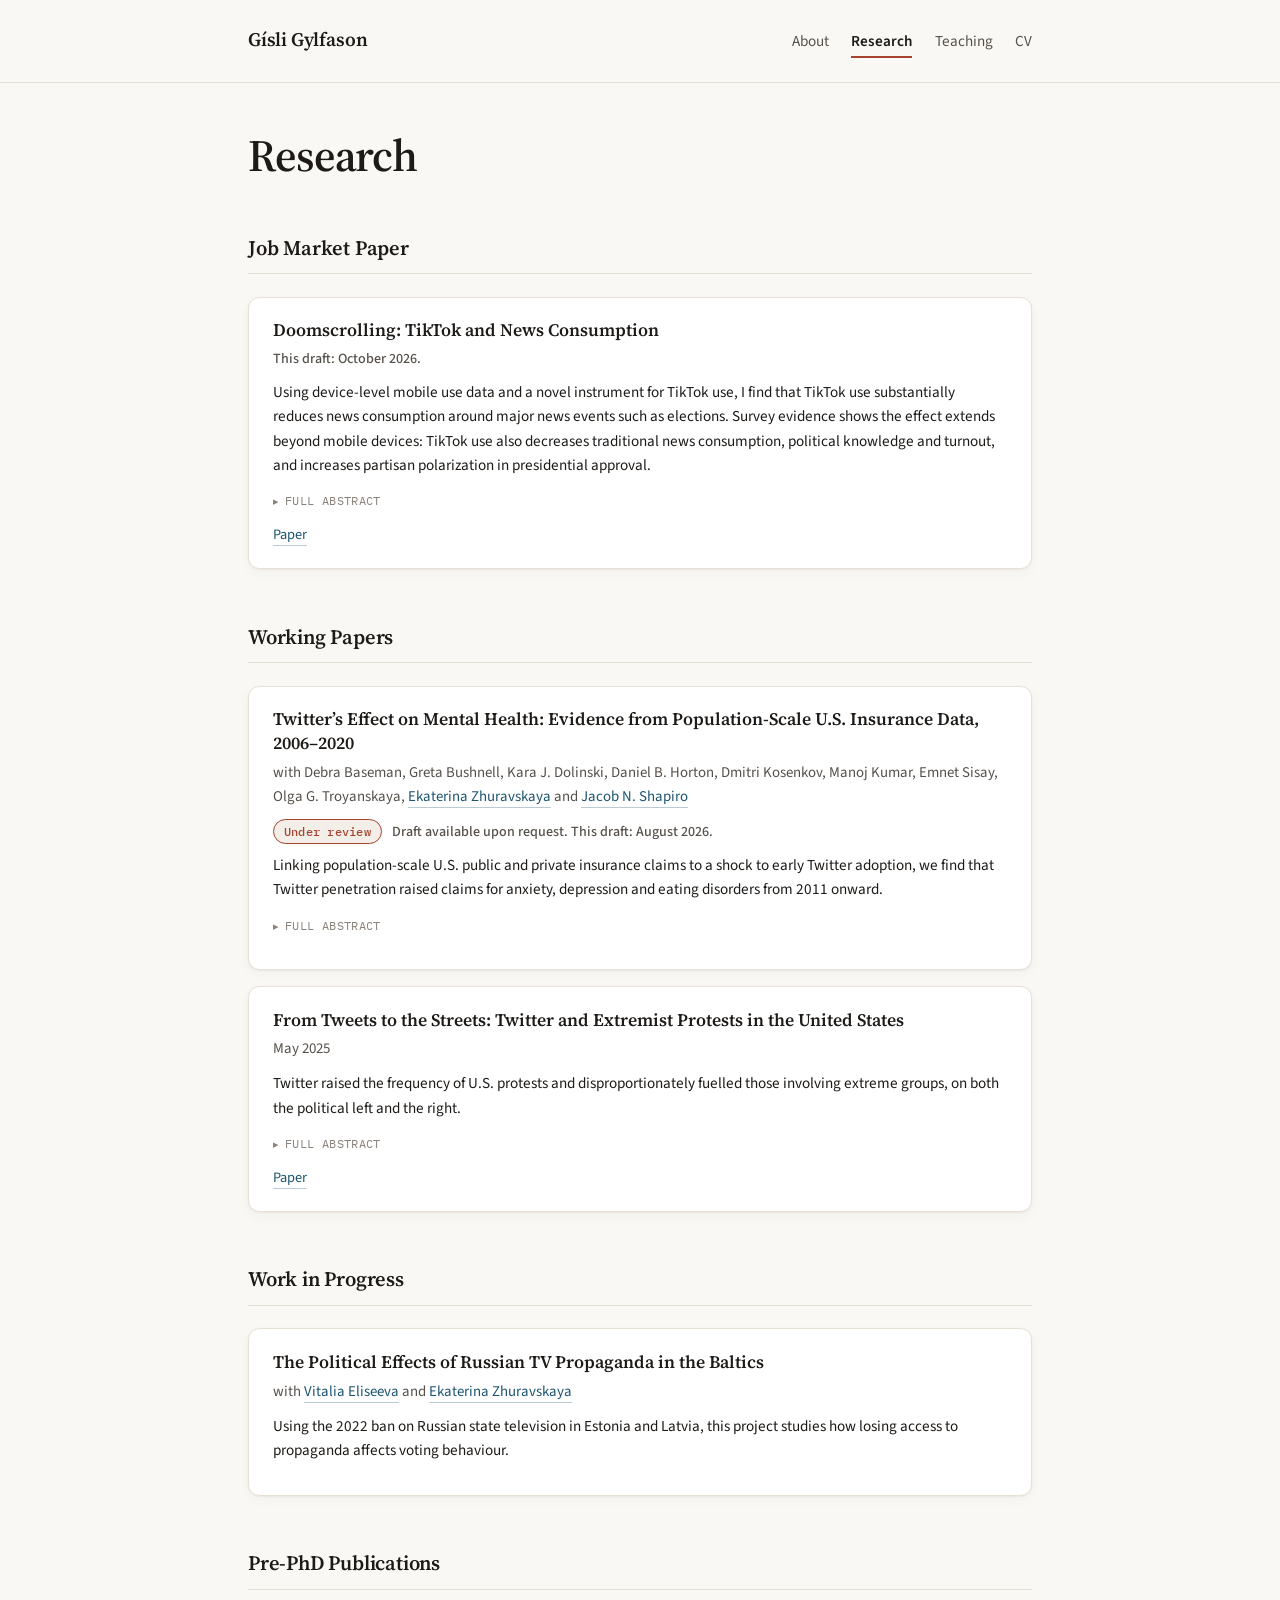
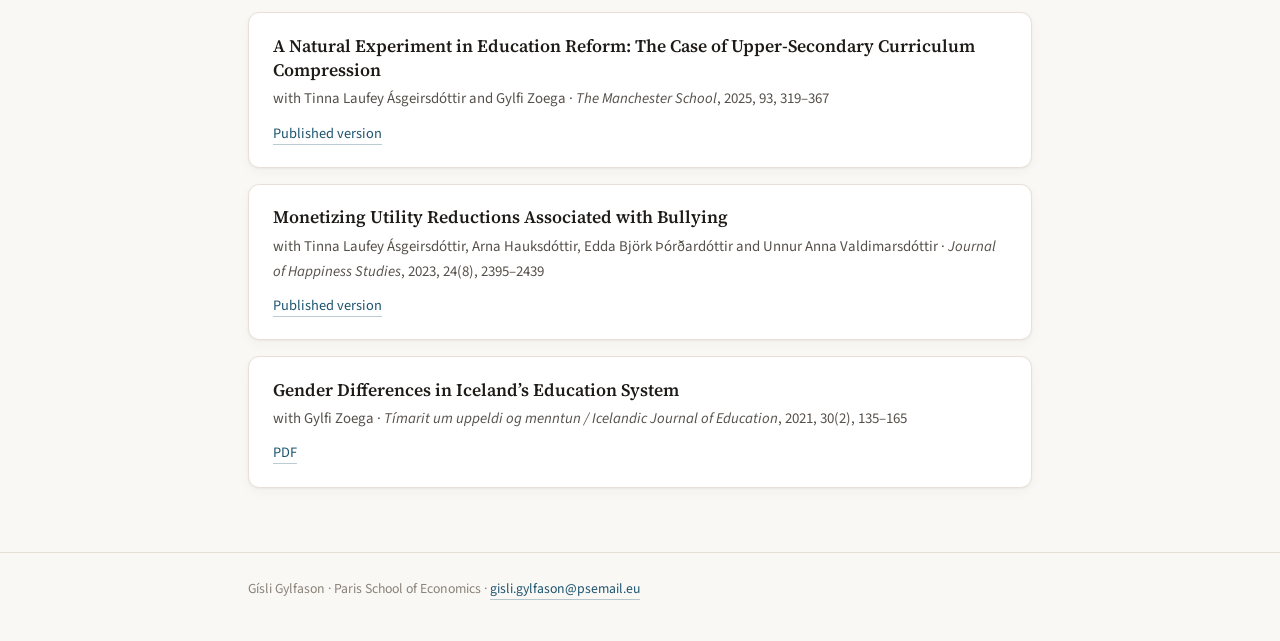
==== commit 8ed27fcf: "Host From Tweets to the Streets on the site instead of Google Drive Link the May 2025 version from p" ====
--- a/research.html
+++ b/research.html
@@ -113,7 +113,7 @@
     <article class="paper">
       <h3 class="paper__title">From Tweets to the Streets: Twitter and Extremist Protests in the
         United States</h3>
-      <p class="paper__meta">April 2025</p>
+      <p class="paper__meta">May 2025</p>
       <p class="paper__summary">Twitter raised the frequency of U.S. protests and disproportionately
       fuelled those involving extreme groups, on both the political left and the right.</p>
       <details>
@@ -129,7 +129,7 @@
         individuals&rsquo; willingness to partake in protests involving extreme groups.</p>
       </details>
       <ul class="paper__links">
-        <li><a href="https://drive.google.com/file/d/1G2yME1Qu7Ki3w1UHoSIUn9RKxem4zUmI/view?usp=sharing">Paper</a></li>
+        <li><a href="papers/GYLFASON_TweetsStreets_May2025.pdf">Paper</a></li>
       </ul>
     </article>
 
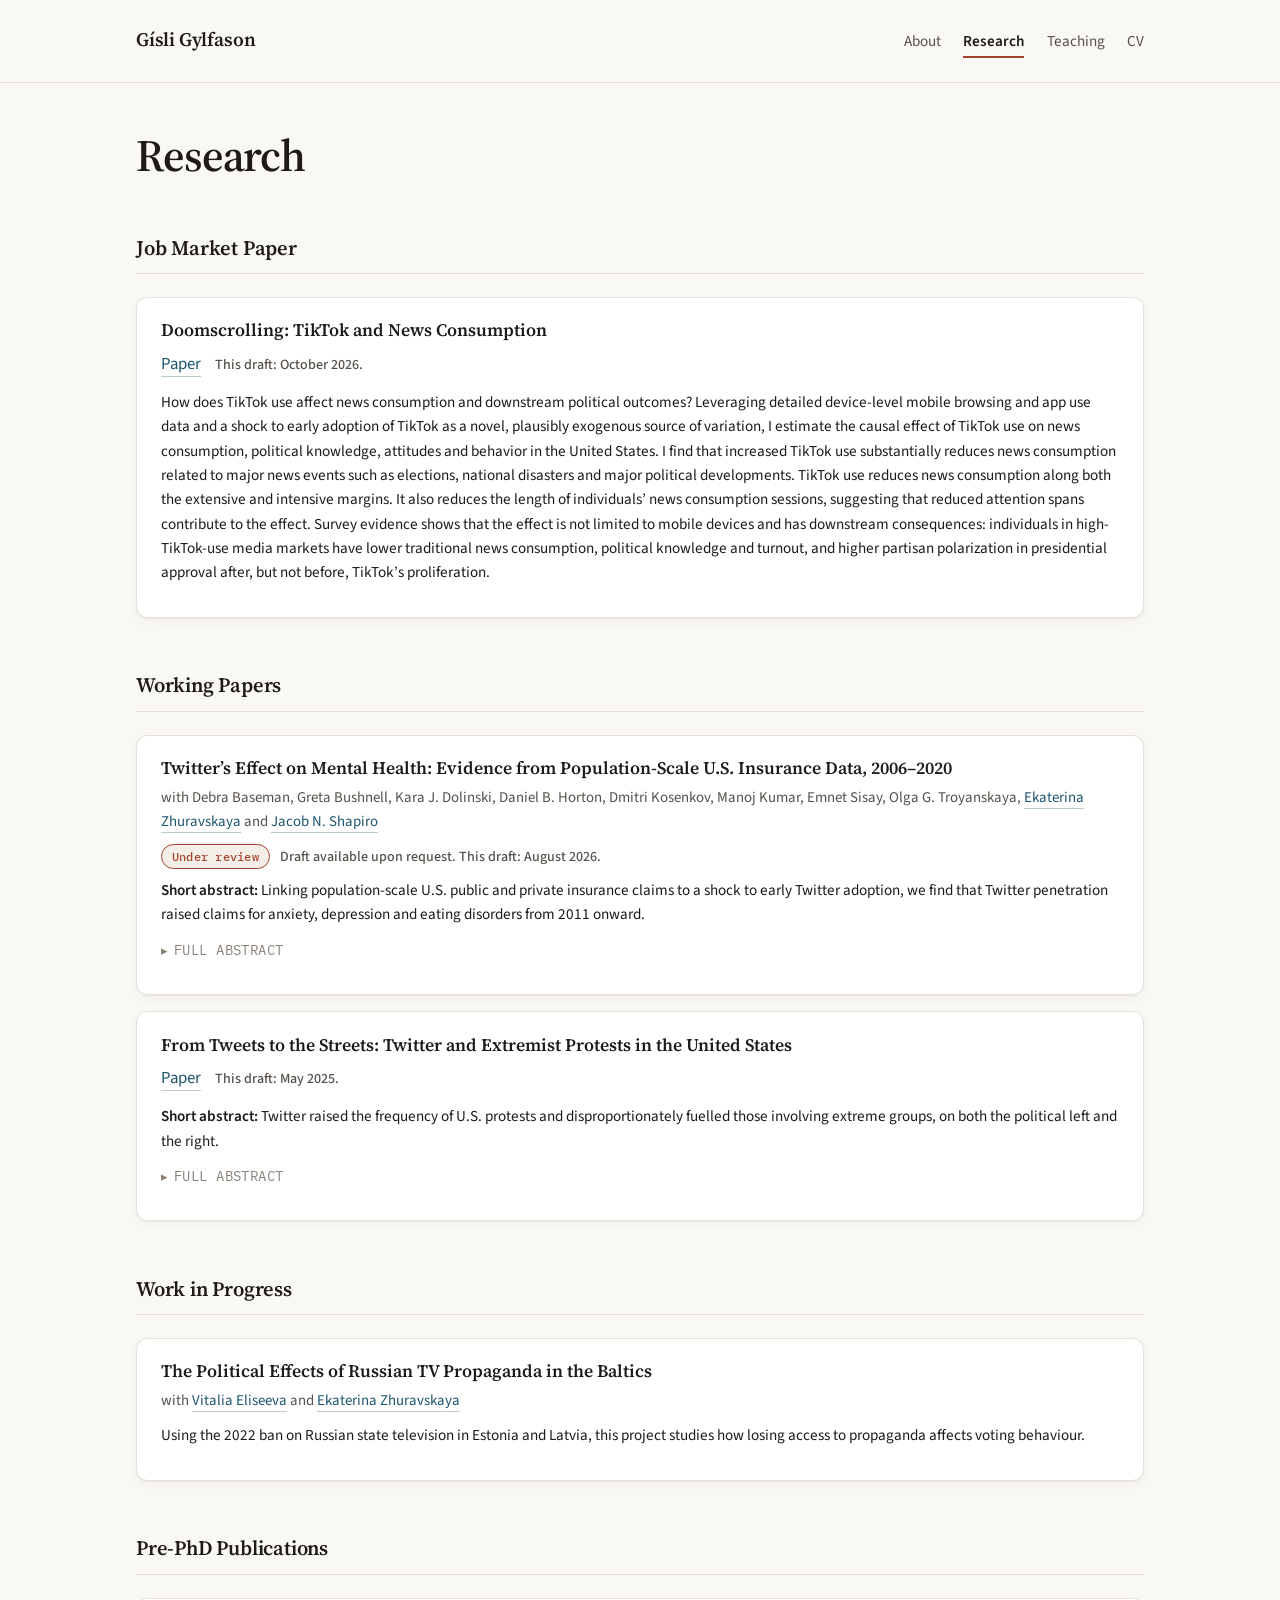
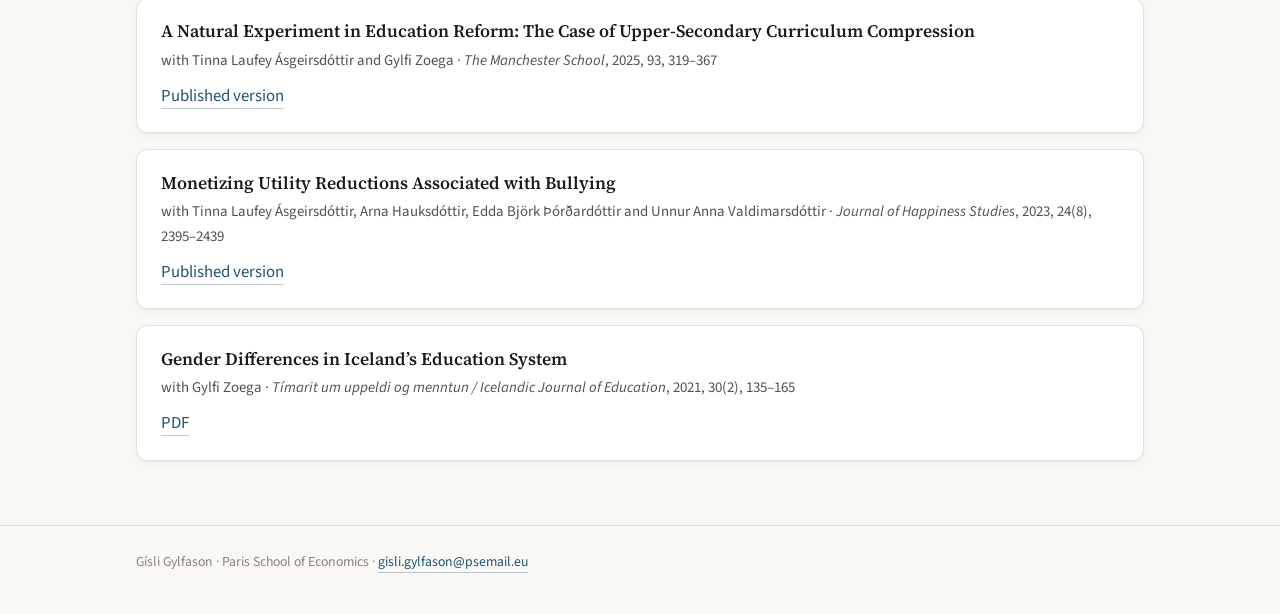
==== commit 9dcad575: "Show the JMP's full abstract only; put Paper links and draft dates on one line; widen the page Worki" ====
--- a/research.html
+++ b/research.html
@@ -43,8 +43,10 @@
          paste it where you want it, and edit the text.
            badge          the pill, e.g. <span class="badge">Under review</span>
            paper__note    the quieter line, e.g. "Draft available upon request."
-           paper__summary the short summary that is always visible
+           paper__summary the short abstract that is always visible
            details        the full abstract, hidden until clicked
+           paper__abstract a full abstract shown open, with no short
+                          one (used for the job market paper)
          Delete any block you don't need.
          ========================================================= -->
 
@@ -52,15 +54,11 @@
 
     <article class="paper">
       <h3 class="paper__title">Doomscrolling: TikTok and News Consumption</h3>
-      <p class="paper__note">This draft: October 2026.</p>
-      <p class="paper__summary">Using device-level mobile use data and a novel instrument for TikTok use,
-      I find that TikTok use substantially reduces news consumption around
-      major news events such as elections. Survey evidence shows the effect extends beyond
-      mobile devices: TikTok use also decreases traditional news consumption,
-      political knowledge and turnout, and increases partisan polarization in presidential approval.</p>
-      <details>
-        <summary>Full abstract</summary>
-        <p>How does TikTok use affect news consumption and downstream political outcomes? Leveraging
+      <ul class="paper__links">
+        <li><a href="papers/Doomscrolling_JMP_GYLFASON.pdf">Paper</a></li>
+        <li class="paper__draft">This draft: October 2026.</li>
+      </ul>
+      <p class="paper__abstract">How does TikTok use affect news consumption and downstream political outcomes? Leveraging
         detailed device-level mobile browsing and app use data and a shock to early adoption of
         TikTok as a novel, plausibly exogenous source of variation, I estimate the causal effect of
         TikTok use on news consumption, political knowledge, attitudes and behavior in the United
@@ -73,10 +71,6 @@
         media markets have lower traditional news consumption, political knowledge and turnout, and
         higher partisan polarization in presidential approval after, but not before,
         TikTok&rsquo;s proliferation.</p>
-      </details>
-      <ul class="paper__links">
-        <li><a href="papers/Doomscrolling_JMP_GYLFASON.pdf">Paper</a></li>
-      </ul>
     </article>
 
     <h2>Working Papers</h2>
@@ -90,7 +84,7 @@
         <a href="https://jns.scholar.princeton.edu/">Jacob N. Shapiro</a></p>
       <p class="paper__note"><span class="badge">Under review</span> Draft available upon request.
         This draft: August 2026.</p>
-      <p class="paper__summary">Linking population-scale U.S. public and private insurance claims to
+      <p class="paper__summary"><span class="paper__label">Short abstract:</span> Linking population-scale U.S. public and private insurance claims to
       a shock to early Twitter adoption, we find that Twitter penetration raised claims for anxiety,
       depression and eating disorders from 2011 onward.</p>
       <details>
@@ -113,8 +107,11 @@
     <article class="paper">
       <h3 class="paper__title">From Tweets to the Streets: Twitter and Extremist Protests in the
         United States</h3>
-      <p class="paper__meta">May 2025</p>
-      <p class="paper__summary">Twitter raised the frequency of U.S. protests and disproportionately
+      <ul class="paper__links">
+        <li><a href="papers/GYLFASON_TweetsStreets_May2025.pdf">Paper</a></li>
+        <li class="paper__draft">This draft: May 2025.</li>
+      </ul>
+      <p class="paper__summary"><span class="paper__label">Short abstract:</span> Twitter raised the frequency of U.S. protests and disproportionately
       fuelled those involving extreme groups, on both the political left and the right.</p>
       <details>
         <summary>Full abstract</summary>
@@ -128,9 +125,6 @@
         county-level Twitter penetration also intensifies opinions, plausibly increasing
         individuals&rsquo; willingness to partake in protests involving extreme groups.</p>
       </details>
-      <ul class="paper__links">
-        <li><a href="papers/GYLFASON_TweetsStreets_May2025.pdf">Paper</a></li>
-      </ul>
     </article>
 
     <h2>Work in Progress</h2>
--- a/style.css
+++ b/style.css
@@ -26,7 +26,7 @@
   --sans:  "Source Sans 3", -apple-system, BlinkMacSystemFont, "Segoe UI", Roboto, Helvetica, Arial, sans-serif;
   --mono:  "IBM Plex Mono", ui-monospace, SFMono-Regular, "SF Mono", Menlo, Consolas, monospace;
 
-  --measure: 52rem;   /* page width. 56rem is as wide as Elliot Motte's */
+  --measure: 66rem;   /* page width on a computer; phones just use the full screen */
   --radius:  .7rem;   /* corner rounding on cards */
 }
 
@@ -282,12 +282,15 @@
   margin: 0 0 .55rem;
 }
 
-/* short summary, shown above the abstract disclosure */
-.paper__summary {
+/* short abstract, shown above the full-abstract disclosure;
+   and a full abstract shown open, as on the job market paper */
+.paper__summary,
+.paper__abstract {
   font-size: .95rem;
   line-height: 1.6;
   margin: 0 0 .7rem;
 }
+.paper__label { font-weight: 600; color: var(--ink); }
 
 /* abstract disclosure */
 .paper details {
@@ -298,7 +301,7 @@
   cursor: pointer;
   color: var(--ink-faint);
   font-family: var(--mono);
-  font-size: .76rem;
+  font-size: .88rem;
   letter-spacing: .03em;
   text-transform: uppercase;
   list-style: none;
@@ -328,10 +331,18 @@
   display: flex;
   flex-wrap: wrap;
   gap: .45rem .9rem;
-  margin: .5rem 0 0;
+  margin: .5rem 0 .7rem;
   padding: 0;
   list-style: none;
-  font-size: .9rem;
+  font-size: 1.05rem;
+}
+.paper__links:last-child { margin-bottom: 0; }
+/* grey "This draft: …" date, on the same line as the Paper link */
+.paper__links { align-items: baseline; }
+.paper__draft {
+  font-size: .88rem;
+  font-weight: 500;
+  color: var(--ink-soft);
 }
 
 /* ---------- teaching ---------- */
